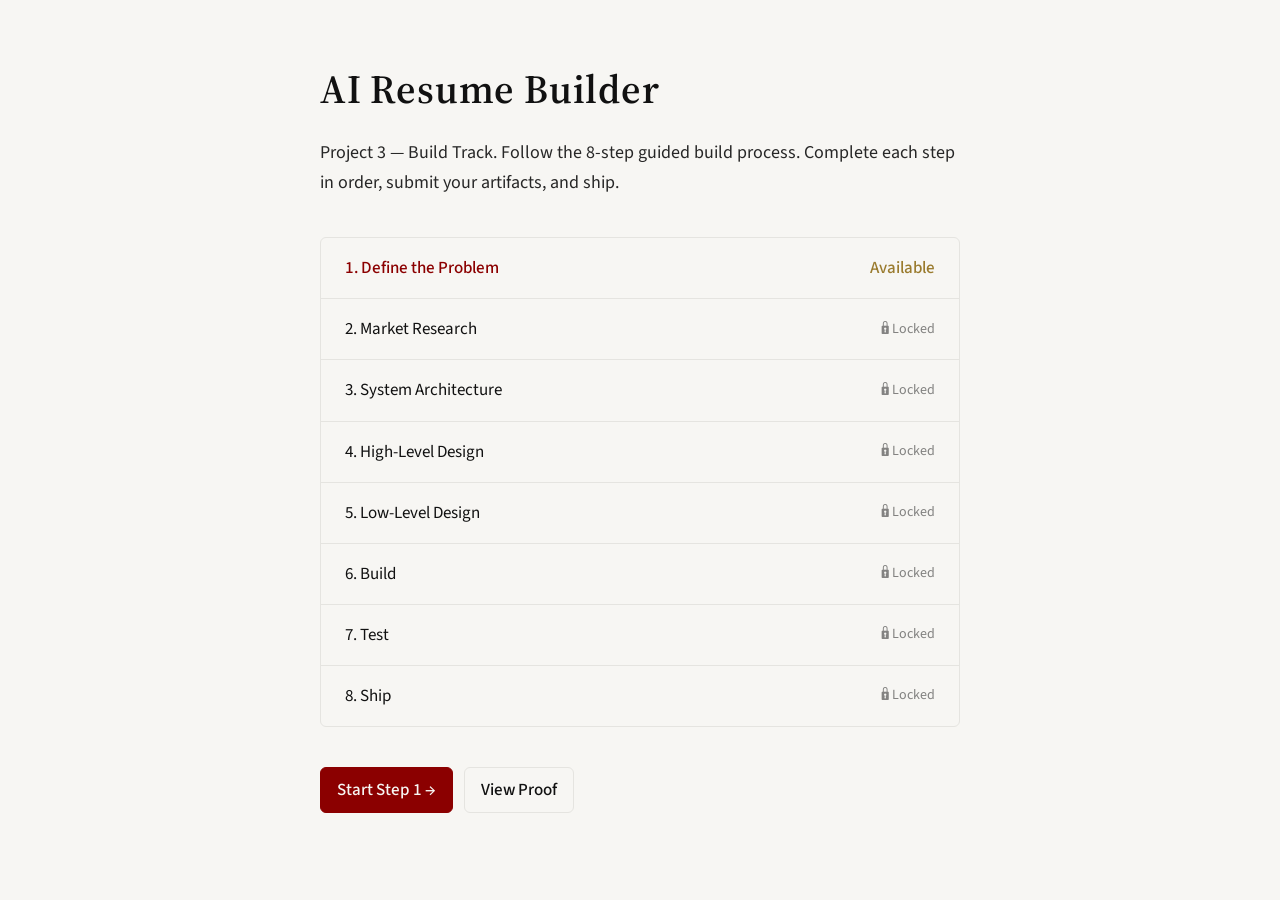
==== design-system/index.html @ 215bcf1f "Initial commit: AI Resume Builder — Build Track (Project 3) Co-authored-by: Cursor <cursoragent@curs" ====
<!DOCTYPE html>
<html lang="en">
<head>
  <meta charset="UTF-8">
  <meta name="viewport" content="width=device-width, initial-scale=1.0">
  <title>AI Resume Builder — Build Track</title>
  <link rel="stylesheet" href="design-system.css">
  <link rel="stylesheet" href="app.css">
</head>
<body>

  <div class="rb-landing">
    <h1 class="rb-landing__headline">AI Resume Builder</h1>
    <p class="rb-landing__subtext">
      Project 3 — Build Track. Follow the 8-step guided build process.
      Complete each step in order, submit your artifacts, and ship.
    </p>

    <ul class="rb-landing__steps" id="landing-steps">
      <!-- Rendered by JS -->
    </ul>

    <div style="margin-top: var(--kn-space-3);">
      <a href="rb/01-problem.html" class="kn-btn kn-btn--primary" id="start-btn">Start Step 1 &rarr;</a>
      <a href="rb/proof.html" class="kn-btn kn-btn--secondary" style="margin-left: var(--kn-space-1);">View Proof</a>
    </div>
  </div>

  <script src="rb-engine.js"></script>
  <script>
    (function () {
      var RB = window.RBEngine;
      var list = document.getElementById('landing-steps');
      if (!list || !RB) return;

      var html = '';
      for (var i = 0; i < RB.TOTAL_STEPS; i++) {
        var meta = RB.STEP_META[i];
        var stepNum = meta.num;
        var accessible = RB.canAccessStep(stepNum);
        var complete = RB.isStepComplete(stepNum);

        html += '<li class="rb-landing__step">';
        html += '<span>';
        if (accessible) {
          html += '<a href="rb/' + meta.slug + '.html">' + stepNum + '. ' + meta.title + '</a>';
        } else {
          html += stepNum + '. ' + meta.title;
        }
        html += '</span>';

        if (complete) {
          html += '<span style="color:var(--kn-success);font-weight:500;">Completed</span>';
        } else if (accessible) {
          html += '<span style="color:var(--kn-warning);font-weight:500;">Available</span>';
        } else {
          html += '<span class="rb-landing__step-locked">&#128274; Locked</span>';
        }
        html += '</li>';
      }
      list.innerHTML = html;
    })();
  </script>
</body>
</html>
---- design-system/design-system.css ----
/**
 * KodNest Premium Build System
 * Single entry: import this file to use the full system.
 * Order: tokens → base → layout → components.
 */

@import "tokens.css";
@import "base.css";
@import "layout.css";
@import "components.css";
---- design-system/app.css ----
/**
 * AI Resume Builder — App styles (KodNest Premium Build System)
 * Project 3 step-page layout, build panel, proof page, gating states.
 */

/* ─── App shell ─── */
.rb-app {
  min-height: 100vh;
  display: flex;
  flex-direction: column;
}

/* ─── Step navigation (bottom of workspace) ─── */
.rb-step-nav {
  display: flex;
  justify-content: space-between;
  align-items: center;
  margin-top: var(--kn-space-4);
  padding-top: var(--kn-space-3);
  border-top: var(--kn-border-width) solid var(--kn-border);
}

.rb-step-nav__info {
  font-size: 0.875rem;
  color: var(--kn-text);
  opacity: 0.6;
}

/* ─── Build Panel (30% right) ─── */
.rb-panel-section {
  margin-bottom: var(--kn-space-3);
}

.rb-panel-section__title {
  font-family: var(--kn-font-sans);
  font-size: var(--kn-body-size);
  font-weight: 600;
  color: var(--kn-text);
  margin: 0 0 var(--kn-space-1);
}

.rb-panel-section__hint {
  font-size: 0.8125rem;
  color: var(--kn-text);
  opacity: 0.6;
  margin: 0 0 var(--kn-space-2);
}

.rb-prompt-textarea {
  width: 100%;
  min-height: 160px;
  padding: var(--kn-space-2);
  font-family: var(--kn-font-mono);
  font-size: 0.8125rem;
  line-height: 1.5;
  color: var(--kn-text);
  background: #fff;
  border: var(--kn-border-width) solid var(--kn-border);
  border-radius: var(--kn-radius);
  resize: vertical;
  transition: border-color var(--kn-transition);
}

.rb-prompt-textarea:focus {
  outline: none;
  border-color: var(--kn-border-focus);
}

.rb-panel-actions {
  display: flex;
  flex-wrap: wrap;
  gap: var(--kn-space-1);
  margin-top: var(--kn-space-2);
}

.rb-panel-actions .kn-btn {
  flex: 1;
  min-width: 0;
  text-align: center;
  font-size: 0.875rem;
}

/* ─── Feedback buttons ─── */
.rb-feedback {
  margin-top: var(--kn-space-3);
  padding-top: var(--kn-space-2);
  border-top: var(--kn-border-width) solid var(--kn-border);
}

.rb-feedback__title {
  font-size: 0.875rem;
  font-weight: 500;
  color: var(--kn-text);
  margin: 0 0 var(--kn-space-2);
}

.rb-feedback__buttons {
  display: flex;
  flex-direction: column;
  gap: var(--kn-space-1);
}

.rb-feedback__btn {
  display: flex;
  align-items: center;
  justify-content: center;
  gap: var(--kn-space-1);
  padding: var(--kn-space-1) var(--kn-space-2);
  font-family: var(--kn-font-sans);
  font-size: 0.875rem;
  font-weight: 500;
  border: var(--kn-border-width) solid var(--kn-border);
  border-radius: var(--kn-radius);
  background: var(--kn-background);
  color: var(--kn-text);
  cursor: pointer;
  transition: border-color var(--kn-transition), background var(--kn-transition);
}

.rb-feedback__btn:hover {
  border-color: var(--kn-text);
}

.rb-feedback__btn--success {
  border-color: var(--kn-success);
  color: var(--kn-success);
}

.rb-feedback__btn--success:hover {
  background: var(--kn-success);
  color: var(--kn-background);
}

.rb-feedback__btn--error {
  border-color: var(--kn-accent);
  color: var(--kn-accent);
}

.rb-feedback__btn--error:hover {
  background: var(--kn-accent);
  color: var(--kn-background);
}

.rb-feedback__btn--active {
  font-weight: 600;
}

.rb-feedback__btn--active.rb-feedback__btn--success {
  background: var(--kn-success);
  color: var(--kn-background);
}

.rb-feedback__btn--active.rb-feedback__btn--error {
  background: var(--kn-accent);
  color: var(--kn-background);
}

/* ─── Screenshot upload ─── */
.rb-screenshot {
  margin-top: var(--kn-space-2);
}

.rb-screenshot__input {
  display: none;
}

.rb-screenshot__label {
  display: inline-flex;
  align-items: center;
  gap: var(--kn-space-1);
  padding: var(--kn-space-1) var(--kn-space-2);
  font-family: var(--kn-font-sans);
  font-size: 0.875rem;
  font-weight: 500;
  border: var(--kn-border-width) dashed var(--kn-border);
  border-radius: var(--kn-radius);
  background: var(--kn-background);
  color: var(--kn-text);
  cursor: pointer;
  transition: border-color var(--kn-transition);
  width: 100%;
  justify-content: center;
}

.rb-screenshot__label:hover {
  border-color: var(--kn-text);
}

.rb-screenshot__name {
  font-size: 0.8125rem;
  color: var(--kn-text);
  opacity: 0.7;
  margin-top: var(--kn-space-1);
  word-break: break-all;
}

/* ─── Artifact status indicator ─── */
.rb-artifact-status {
  margin-top: var(--kn-space-2);
  padding: var(--kn-space-1) var(--kn-space-2);
  border-radius: var(--kn-radius);
  font-size: 0.8125rem;
  font-weight: 500;
  text-align: center;
}

.rb-artifact-status--done {
  background: rgba(90, 107, 82, 0.1);
  color: var(--kn-success);
  border: var(--kn-border-width) solid var(--kn-success);
}

.rb-artifact-status--pending {
  background: rgba(154, 123, 46, 0.1);
  color: var(--kn-warning);
  border: var(--kn-border-width) solid var(--kn-warning);
}

/* ─── Gating lock overlay ─── */
.rb-gated {
  position: relative;
}

.rb-gated__overlay {
  position: absolute;
  inset: 0;
  background: rgba(247, 246, 243, 0.92);
  display: flex;
  flex-direction: column;
  align-items: center;
  justify-content: center;
  z-index: 10;
  border-radius: var(--kn-radius);
}

.rb-gated__icon {
  font-size: 2rem;
  margin-bottom: var(--kn-space-2);
  opacity: 0.6;
}

.rb-gated__text {
  font-size: var(--kn-body-size);
  font-weight: 500;
  color: var(--kn-text);
  margin-bottom: var(--kn-space-1);
}

.rb-gated__hint {
  font-size: 0.875rem;
  color: var(--kn-text);
  opacity: 0.6;
}

/* ─── Workspace placeholder ─── */
.rb-workspace-content {
  max-width: var(--kn-body-max-width);
}

.rb-workspace-content p {
  font-size: var(--kn-body-size);
  line-height: var(--kn-body-line);
  color: var(--kn-text);
  opacity: 0.85;
  margin: 0 0 var(--kn-space-2);
}

/* ─── Proof page ─── */
.rb-proof {
  max-width: 800px;
  margin: 0 auto;
  padding: var(--kn-space-5) var(--kn-space-4);
}

.rb-proof__title {
  font-family: var(--kn-font-serif);
  font-size: var(--kn-heading-size);
  font-weight: 600;
  letter-spacing: var(--kn-letter-spacing-heading);
  margin: 0 0 var(--kn-space-4);
  color: var(--kn-text);
}

.rb-proof-section {
  margin-bottom: var(--kn-space-4);
}

.rb-proof-section__title {
  font-family: var(--kn-font-serif);
  font-size: var(--kn-heading-size-sm);
  font-weight: 600;
  margin: 0 0 var(--kn-space-2);
  color: var(--kn-text);
}

.rb-proof-steps {
  list-style: none;
  padding: 0;
  margin: 0;
  border: var(--kn-border-width) solid var(--kn-border);
  border-radius: var(--kn-radius);
}

.rb-proof-step {
  display: flex;
  justify-content: space-between;
  align-items: center;
  padding: var(--kn-space-2) var(--kn-space-3);
  border-bottom: var(--kn-border-width) solid var(--kn-border);
  font-size: var(--kn-body-size);
}

.rb-proof-step:last-child {
  border-bottom: none;
}

.rb-proof-step__name {
  color: var(--kn-text);
}

.rb-proof-step__status {
  font-weight: 500;
  color: var(--kn-text);
  opacity: 0.75;
}

.rb-proof-step__status--done {
  color: var(--kn-success);
  opacity: 1;
}

.rb-proof-artifacts {
  margin-top: var(--kn-space-2);
}

.rb-proof-artifacts .form-group {
  margin-bottom: var(--kn-space-3);
}

.rb-proof-artifacts .form-label {
  display: block;
  font-size: var(--kn-body-size);
  font-weight: 500;
  color: var(--kn-text);
  margin-bottom: var(--kn-space-1);
}

.rb-proof-artifacts .form-hint {
  font-size: 0.875rem;
  color: var(--kn-accent);
  margin-top: var(--kn-space-1);
}

.rb-proof-actions {
  margin-top: var(--kn-space-4);
  display: flex;
  gap: var(--kn-space-2);
  flex-wrap: wrap;
}

/* ─── Landing page ─── */
.rb-landing {
  max-width: var(--kn-body-max-width);
  margin: 0 auto;
  padding: var(--kn-space-5) var(--kn-space-4);
}

.rb-landing__headline {
  font-family: var(--kn-font-serif);
  font-size: clamp(1.75rem, 4vw, 2.5rem);
  font-weight: 600;
  letter-spacing: var(--kn-letter-spacing-heading);
  line-height: 1.25;
  margin: 0 0 var(--kn-space-3);
  color: var(--kn-text);
}

.rb-landing__subtext {
  font-size: var(--kn-body-size-lg);
  line-height: var(--kn-body-line);
  color: var(--kn-text);
  opacity: 0.9;
  margin: 0 0 var(--kn-space-4);
}

.rb-landing__steps {
  list-style: none;
  padding: 0;
  margin: 0 0 var(--kn-space-4);
  border: var(--kn-border-width) solid var(--kn-border);
  border-radius: var(--kn-radius);
}

.rb-landing__step {
  display: flex;
  justify-content: space-between;
  align-items: center;
  padding: var(--kn-space-2) var(--kn-space-3);
  border-bottom: var(--kn-border-width) solid var(--kn-border);
  font-size: var(--kn-body-size);
  color: var(--kn-text);
}

.rb-landing__step:last-child {
  border-bottom: none;
}

.rb-landing__step a {
  color: var(--kn-accent);
  text-decoration: none;
  font-weight: 500;
}

.rb-landing__step a:hover {
  text-decoration: underline;
}

.rb-landing__step-locked {
  opacity: 0.5;
  font-size: 0.875rem;
}

/* ─── Proof footer (persistent, compact) ─── */
.rb-proof-footer-bar {
  display: flex;
  flex-wrap: wrap;
  gap: var(--kn-space-2);
  align-items: center;
}

.rb-proof-footer-item {
  display: inline-flex;
  align-items: center;
  gap: 4px;
  font-size: 0.8125rem;
  color: var(--kn-text);
  opacity: 0.7;
}

.rb-proof-footer-item--done {
  opacity: 1;
  color: var(--kn-success);
  font-weight: 500;
}

/* ─── Mobile responsive ─── */
@media (max-width: 768px) {
  .kn-main {
    flex-direction: column;
  }

  .kn-workspace {
    flex: 1 1 auto;
    border-right: none;
    border-bottom: var(--kn-border-width) solid var(--kn-border);
  }

  .kn-panel {
    flex: 1 1 auto;
    min-width: 0;
  }

  .kn-top-bar {
    padding: var(--kn-space-1) var(--kn-space-2);
    font-size: 0.875rem;
  }

  .kn-top-bar__progress {
    display: none;
  }

  .rb-proof {
    padding: var(--kn-space-4) var(--kn-space-2);
  }
}
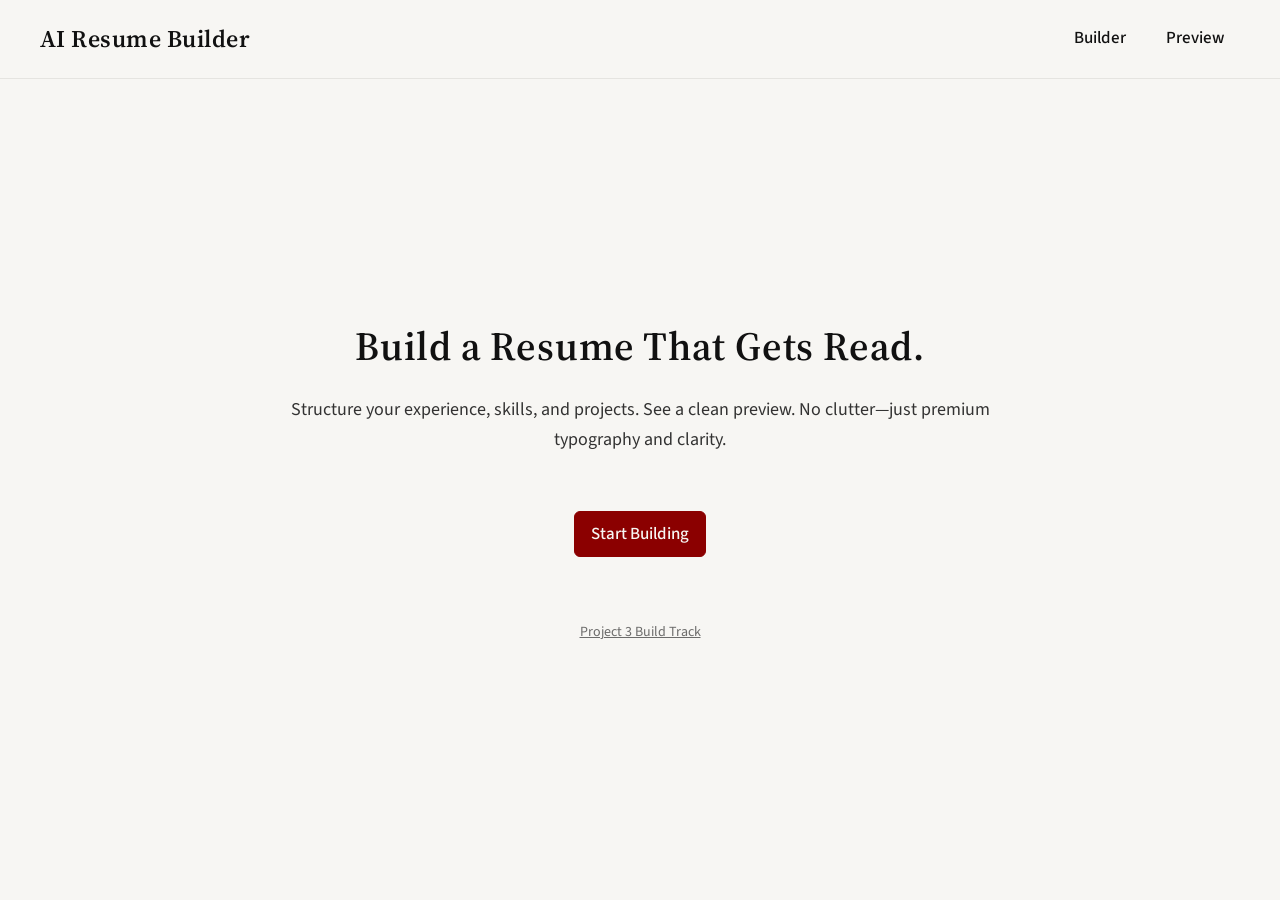
==== commit c42ca89c: "Remove Proof page from main app: delete proof.html, drop Proof from nav, remove /proof Vercel route " ====
--- a/design-system/index.html
+++ b/design-system/index.html
@@ -3,63 +3,31 @@
 <head>
   <meta charset="UTF-8">
   <meta name="viewport" content="width=device-width, initial-scale=1.0">
-  <title>AI Resume Builder — Build Track</title>
+  <title>AI Resume Builder</title>
   <link rel="stylesheet" href="design-system.css">
   <link rel="stylesheet" href="app.css">
+  <link rel="stylesheet" href="resume-app.css">
 </head>
-<body>
+<body class="resume-app">
 
-  <div class="rb-landing">
-    <h1 class="rb-landing__headline">AI Resume Builder</h1>
-    <p class="rb-landing__subtext">
-      Project 3 — Build Track. Follow the 8-step guided build process.
-      Complete each step in order, submit your artifacts, and ship.
+  <nav class="resume-nav" role="navigation">
+    <a href="index.html" class="resume-nav__brand">AI Resume Builder</a>
+    <ul class="resume-nav__links">
+      <li><a href="builder.html">Builder</a></li>
+      <li><a href="preview.html">Preview</a></li>
+    </ul>
+  </nav>
+
+  <main class="resume-home">
+    <h1 class="resume-home__headline">Build a Resume That Gets Read.</h1>
+    <p class="resume-home__sub">Structure your experience, skills, and projects. See a clean preview. No clutter—just premium typography and clarity.</p>
+    <div class="resume-home__cta">
+      <a href="builder.html" class="kn-btn kn-btn--primary">Start Building</a>
+    </div>
+    <p class="resume-home__footer">
+      <a href="rb/01-problem.html">Project 3 Build Track</a>
     </p>
+  </main>
 
-    <ul class="rb-landing__steps" id="landing-steps">
-      <!-- Rendered by JS -->
-    </ul>
-
-    <div style="margin-top: var(--kn-space-3);">
-      <a href="rb/01-problem.html" class="kn-btn kn-btn--primary" id="start-btn">Start Step 1 &rarr;</a>
-      <a href="rb/proof.html" class="kn-btn kn-btn--secondary" style="margin-left: var(--kn-space-1);">View Proof</a>
-    </div>
-  </div>
-
-  <script src="rb-engine.js"></script>
-  <script>
-    (function () {
-      var RB = window.RBEngine;
-      var list = document.getElementById('landing-steps');
-      if (!list || !RB) return;
-
-      var html = '';
-      for (var i = 0; i < RB.TOTAL_STEPS; i++) {
-        var meta = RB.STEP_META[i];
-        var stepNum = meta.num;
-        var accessible = RB.canAccessStep(stepNum);
-        var complete = RB.isStepComplete(stepNum);
-
-        html += '<li class="rb-landing__step">';
-        html += '<span>';
-        if (accessible) {
-          html += '<a href="rb/' + meta.slug + '.html">' + stepNum + '. ' + meta.title + '</a>';
-        } else {
-          html += stepNum + '. ' + meta.title;
-        }
-        html += '</span>';
-
-        if (complete) {
-          html += '<span style="color:var(--kn-success);font-weight:500;">Completed</span>';
-        } else if (accessible) {
-          html += '<span style="color:var(--kn-warning);font-weight:500;">Available</span>';
-        } else {
-          html += '<span class="rb-landing__step-locked">&#128274; Locked</span>';
-        }
-        html += '</li>';
-      }
-      list.innerHTML = html;
-    })();
-  </script>
 </body>
 </html>
--- a/design-system/app.css
+++ b/design-system/app.css
@@ -293,6 +293,26 @@
   color: var(--kn-text);
 }
 
+.rb-proof-section__hint {
+  font-size: 0.875rem;
+  color: var(--kn-text);
+  opacity: 0.8;
+  margin: -0.5rem 0 var(--kn-space-2);
+}
+
+.rb-proof__header {
+  display: flex;
+  flex-wrap: wrap;
+  align-items: center;
+  justify-content: space-between;
+  gap: var(--kn-space-2);
+  margin-bottom: var(--kn-space-4);
+}
+
+.rb-proof__badge-wrap {
+  margin: 0;
+}
+
 .rb-proof-steps {
   list-style: none;
   padding: 0;
@@ -356,6 +376,54 @@
   display: flex;
   gap: var(--kn-space-2);
   flex-wrap: wrap;
+}
+
+.rb-proof-shipped {
+  margin-top: var(--kn-space-4);
+  padding: var(--kn-space-4);
+  text-align: center;
+  background: var(--kn-surface);
+  border-radius: var(--kn-radius);
+  border: 1px solid var(--kn-border);
+}
+
+.rb-proof-shipped__text {
+  margin: 0;
+  font-size: 1.125rem;
+  font-weight: 500;
+  color: var(--kn-text);
+  letter-spacing: 0.02em;
+}
+
+.rb-proof-verify {
+  margin-top: var(--kn-space-4);
+  padding: var(--kn-space-2);
+  border: 1px solid var(--kn-border);
+  border-radius: var(--kn-radius);
+  background: var(--kn-surface);
+}
+
+.rb-proof-verify__summary {
+  font-weight: 600;
+  cursor: pointer;
+  color: var(--kn-text);
+  font-size: 0.875rem;
+}
+
+.rb-proof-verify__list {
+  margin: var(--kn-space-2) 0 0;
+  padding-left: 1.25rem;
+  font-size: 0.8125rem;
+  color: var(--kn-text);
+  opacity: 0.9;
+  line-height: 1.6;
+}
+
+.rb-proof-verify__list code {
+  font-size: 0.75em;
+  padding: 1px 4px;
+  background: var(--kn-background);
+  border-radius: 2px;
 }
 
 /* ─── Landing page ─── */
--- a/design-system/resume-app.css
+++ b/design-system/resume-app.css
@@ -0,0 +1,1354 @@
+/**
+ * AI Resume Builder — Resume App (KodNest Premium)
+ * Nav, Home, Builder form + preview, Preview page, Proof placeholder.
+ */
+
+/* ─── App shell ─── */
+.resume-app {
+  min-height: 100vh;
+  display: flex;
+  flex-direction: column;
+  background: var(--kn-background);
+}
+
+/* ─── Top nav ─── */
+.resume-nav {
+  display: flex;
+  align-items: center;
+  justify-content: space-between;
+  padding: var(--kn-space-2) var(--kn-space-4);
+  border-bottom: var(--kn-border-width) solid var(--kn-border);
+  background: var(--kn-background);
+}
+
+.resume-nav__brand {
+  font-family: var(--kn-font-serif);
+  font-size: var(--kn-heading-size-sm);
+  font-weight: 600;
+  color: var(--kn-text);
+  text-decoration: none;
+  letter-spacing: var(--kn-letter-spacing-heading);
+}
+
+.resume-nav__brand:hover {
+  color: var(--kn-text);
+}
+
+.resume-nav__links {
+  display: flex;
+  align-items: center;
+  gap: var(--kn-space-1);
+  list-style: none;
+  margin: 0;
+  padding: 0;
+}
+
+.resume-nav__links a {
+  display: block;
+  padding: var(--kn-space-1) var(--kn-space-2);
+  font-family: var(--kn-font-sans);
+  font-size: var(--kn-body-size);
+  font-weight: 500;
+  color: var(--kn-text);
+  text-decoration: none;
+  border-bottom: 2px solid transparent;
+  transition: border-color var(--kn-transition), color var(--kn-transition);
+}
+
+.resume-nav__links a:hover {
+  color: var(--kn-accent);
+}
+
+.resume-nav__links a.is-active {
+  color: var(--kn-accent);
+  border-bottom-color: var(--kn-accent);
+}
+
+/* ─── Home hero ─── */
+.resume-home {
+  flex: 1;
+  display: flex;
+  flex-direction: column;
+  align-items: center;
+  justify-content: center;
+  padding: var(--kn-space-5) var(--kn-space-4);
+  text-align: center;
+}
+
+.resume-home__headline {
+  font-family: var(--kn-font-serif);
+  font-size: clamp(1.75rem, 4vw, 2.5rem);
+  font-weight: 600;
+  letter-spacing: var(--kn-letter-spacing-heading);
+  line-height: 1.25;
+  margin: 0 0 var(--kn-space-3);
+  color: var(--kn-text);
+  max-width: var(--kn-body-max-width);
+}
+
+.resume-home__sub {
+  font-size: var(--kn-body-size-lg);
+  color: var(--kn-text);
+  opacity: 0.85;
+  margin: 0 0 var(--kn-space-4);
+  max-width: var(--kn-body-max-width);
+  line-height: var(--kn-body-line);
+}
+
+.resume-home__cta {
+  margin-top: var(--kn-space-2);
+}
+
+.resume-home__footer {
+  margin-top: var(--kn-space-5);
+  font-size: 0.875rem;
+  color: var(--kn-text);
+  opacity: 0.6;
+}
+
+.resume-home__footer a {
+  color: var(--kn-text);
+  text-decoration: underline;
+}
+
+.resume-home__footer a:hover {
+  color: var(--kn-accent);
+}
+
+/* ─── Builder: two-column layout ─── */
+.resume-builder {
+  flex: 1;
+  display: flex;
+  min-height: calc(100vh - 60px);
+}
+
+.resume-builder__form {
+  flex: 0 1 50%;
+  padding: var(--kn-space-4);
+  overflow-y: auto;
+  border-right: var(--kn-border-width) solid var(--kn-border);
+}
+
+.resume-builder__preview {
+  flex: 0 0 50%;
+  min-width: 320px;
+  padding: var(--kn-space-4);
+  background: #fff;
+  overflow-y: auto;
+}
+
+@media (max-width: 900px) {
+  .resume-builder {
+    flex-direction: column;
+  }
+
+  .resume-builder__form {
+    border-right: none;
+    border-bottom: var(--kn-border-width) solid var(--kn-border);
+  }
+
+  .resume-builder__preview {
+    min-height: 400px;
+  }
+}
+
+/* ─── Form sections ─── */
+.resume-form-section {
+  margin-bottom: var(--kn-space-4);
+}
+
+.resume-form-section__title {
+  font-family: var(--kn-font-serif);
+  font-size: var(--kn-heading-size-sm);
+  font-weight: 600;
+  color: var(--kn-text);
+  margin: 0 0 var(--kn-space-2);
+  padding-bottom: var(--kn-space-1);
+  border-bottom: var(--kn-border-width) solid var(--kn-border);
+}
+
+.resume-form-row {
+  display: grid;
+  grid-template-columns: 1fr 1fr;
+  gap: var(--kn-space-2);
+  margin-bottom: var(--kn-space-2);
+}
+
+.resume-form-row .kn-input {
+  margin-bottom: 0;
+}
+
+.resume-form-row--single {
+  grid-template-columns: 1fr;
+}
+
+.resume-form-actions {
+  display: flex;
+  flex-wrap: wrap;
+  gap: var(--kn-space-1);
+  margin-top: var(--kn-space-2);
+}
+
+.resume-form-actions .kn-btn {
+  font-size: 0.875rem;
+}
+
+textarea.kn-input {
+  min-height: 100px;
+  resize: vertical;
+  font-family: var(--kn-font-sans);
+}
+
+/* Repeatable entries ─── */
+.resume-entries {
+  list-style: none;
+  padding: 0;
+  margin: 0;
+}
+
+.resume-entry {
+  padding: var(--kn-space-2);
+  margin-bottom: var(--kn-space-2);
+  border: var(--kn-border-width) solid var(--kn-border);
+  border-radius: var(--kn-radius);
+  background: var(--kn-background);
+}
+
+.resume-entry__row {
+  display: grid;
+  grid-template-columns: 1fr 1fr;
+  gap: var(--kn-space-2);
+  margin-bottom: var(--kn-space-1);
+}
+
+.resume-entry__row--full {
+  grid-template-columns: 1fr;
+}
+
+.resume-entry__actions {
+  margin-top: var(--kn-space-1);
+}
+
+.resume-entry__actions .kn-btn {
+  font-size: 0.8125rem;
+  padding: 4px var(--kn-space-1);
+}
+
+/* ─── Live preview panel (builder right) ─── */
+#live-preview-wrap {
+  --resume-accent: hsl(168, 60%, 40%);
+}
+
+.resume-live-preview {
+  font-family: var(--kn-font-sans);
+  font-size: 0.875rem;
+  color: var(--kn-text);
+  max-width: 480px;
+  margin: 0 auto;
+}
+
+.resume-live-preview--modern {
+  max-width: none;
+  display: grid;
+  grid-template-columns: 36% 1fr;
+  gap: 0;
+  min-height: 200px;
+}
+
+.resume-live-preview__sidebar {
+  background: var(--resume-accent);
+  color: #fff;
+  padding: var(--kn-space-3);
+}
+
+.resume-live-preview__sidebar .resume-live-preview__section-title {
+  border-bottom-color: rgba(255,255,255,0.4);
+  color: #fff;
+}
+
+.resume-live-preview__sidebar .resume-live-preview__name,
+.resume-live-preview__sidebar .resume-live-preview__contact,
+.resume-live-preview__sidebar .resume-live-preview__section-body {
+  color: rgba(255,255,255,0.95);
+}
+
+.resume-live-preview__sidebar .resume-live-preview__skill-group-label,
+.resume-live-preview__sidebar .resume-live-preview__pill {
+  color: #fff;
+  border-color: rgba(255,255,255,0.5);
+  background: rgba(255,255,255,0.15);
+}
+
+.resume-live-preview__main {
+  padding: var(--kn-space-3);
+}
+
+.resume-live-preview__name {
+  font-family: var(--kn-font-serif);
+  font-size: 1.5rem;
+  font-weight: 600;
+  margin: 0 0 var(--kn-space-1);
+  color: var(--kn-text);
+}
+
+.resume-live-preview__contact {
+  font-size: 0.8125rem;
+  opacity: 0.85;
+  margin: 0 0 var(--kn-space-3);
+  line-height: 1.5;
+}
+
+.resume-live-preview__section {
+  margin-bottom: var(--kn-space-3);
+}
+
+.resume-live-preview__section-title {
+  font-family: var(--kn-font-serif);
+  font-size: 1rem;
+  font-weight: 600;
+  margin: 0 0 var(--kn-space-1);
+  padding-bottom: 2px;
+  border-bottom: 1px solid var(--resume-accent, var(--kn-border));
+  color: var(--kn-text);
+}
+
+.resume-live-preview__section-body {
+  font-size: 0.8125rem;
+  line-height: 1.5;
+  color: var(--kn-text);
+  opacity: 0.9;
+}
+
+.resume-live-preview__item {
+  margin-bottom: var(--kn-space-2);
+}
+
+.resume-live-preview__item-title {
+  font-weight: 600;
+  margin: 0 0 2px;
+}
+
+.resume-live-preview__item-meta {
+  font-size: 0.75rem;
+  opacity: 0.75;
+  margin: 0 0 4px;
+}
+
+.resume-live-preview__item-desc {
+  margin: 0;
+  font-size: 0.8125rem;
+}
+
+.resume-live-preview__placeholder {
+  color: var(--kn-text);
+  opacity: 0.4;
+  font-style: italic;
+}
+
+.resume-live-preview__card {
+  margin-bottom: var(--kn-space-2);
+  padding: var(--kn-space-2);
+  border: var(--kn-border-width) solid var(--kn-border);
+  border-radius: var(--kn-radius);
+  background: var(--kn-background);
+}
+
+.resume-live-preview__pills {
+  display: flex;
+  flex-wrap: wrap;
+  gap: var(--kn-space-1);
+  margin-top: var(--kn-space-1);
+}
+
+.resume-live-preview__pill {
+  display: inline-block;
+  padding: 2px var(--kn-space-1);
+  font-size: 0.75rem;
+  font-weight: 500;
+  border-radius: var(--kn-radius);
+  border: var(--kn-border-width) solid var(--kn-border);
+  background: var(--kn-background);
+  color: var(--kn-text);
+}
+
+.resume-live-preview__skill-group {
+  margin-bottom: var(--kn-space-2);
+}
+
+.resume-live-preview__skill-group-label {
+  display: block;
+  font-size: 0.75rem;
+  font-weight: 600;
+  color: var(--kn-text);
+  margin-bottom: var(--kn-space-1);
+}
+
+.resume-live-preview__links {
+  margin-top: var(--kn-space-1);
+  display: flex;
+  gap: var(--kn-space-1);
+}
+
+.resume-live-preview__link-icon {
+  font-size: 0.875rem;
+  color: var(--kn-text);
+  opacity: 0.8;
+  text-decoration: none;
+}
+
+/* ─── Skills form: groups, tag input, pills ─── */
+.skill-group {
+  margin-bottom: var(--kn-space-3);
+}
+
+.skill-group__label {
+  display: block;
+  font-size: var(--kn-body-size);
+  font-weight: 600;
+  color: var(--kn-text);
+  margin-bottom: var(--kn-space-1);
+}
+
+.skill-tag-row {
+  margin-bottom: var(--kn-space-1);
+}
+
+.skill-tag-input {
+  font-size: 0.875rem;
+}
+
+.skill-pills {
+  display: flex;
+  flex-wrap: wrap;
+  gap: var(--kn-space-1);
+  min-height: 24px;
+}
+
+.skill-pill {
+  display: inline-flex;
+  align-items: center;
+  gap: 2px;
+  padding: 2px var(--kn-space-1);
+  font-size: 0.8125rem;
+  font-weight: 500;
+  border-radius: var(--kn-radius);
+  border: var(--kn-border-width) solid var(--kn-border);
+  background: var(--kn-background);
+  color: var(--kn-text);
+}
+
+.skill-pill-remove {
+  padding: 0 2px;
+  font-size: 1rem;
+  line-height: 1;
+  background: none;
+  border: none;
+  color: var(--kn-text);
+  cursor: pointer;
+  opacity: 0.7;
+}
+
+.skill-pill-remove:hover {
+  opacity: 1;
+  color: var(--kn-accent);
+}
+
+/* ─── Project accordion ─── */
+.project-accordion {
+  margin-bottom: var(--kn-space-2);
+  border: var(--kn-border-width) solid var(--kn-border);
+  border-radius: var(--kn-radius);
+  background: var(--kn-background);
+}
+
+.project-accordion__details {
+  padding: 0;
+}
+
+.project-accordion__header {
+  padding: var(--kn-space-2) var(--kn-space-3);
+  font-weight: 600;
+  font-size: var(--kn-body-size);
+  color: var(--kn-text);
+  cursor: pointer;
+  list-style: none;
+}
+
+.project-accordion__header::-webkit-details-marker {
+  display: none;
+}
+
+.project-accordion__header::before {
+  content: "▸ ";
+  display: inline-block;
+  width: 1em;
+}
+
+.project-accordion__details[open] .project-accordion__header::before {
+  content: "▾ ";
+}
+
+.project-accordion__body {
+  padding: 0 var(--kn-space-3) var(--kn-space-3);
+  border-top: var(--kn-border-width) solid var(--kn-border);
+}
+
+.project-accordion__body .resume-entry__row {
+  margin-bottom: var(--kn-space-2);
+}
+
+.project-accordion__body .skill-pills {
+  margin-top: var(--kn-space-1);
+}
+
+.desc-char-count {
+  font-size: 0.75rem;
+  color: var(--kn-text);
+  opacity: 0.7;
+  margin-left: var(--kn-space-1);
+}
+
+/* ─── Preview page (full resume, B&W) ─── */
+.resume-preview-page {
+  flex: 1;
+  padding: var(--kn-space-5) var(--kn-space-4);
+  background: #fff;
+}
+
+#preview-content {
+  --resume-accent: hsl(168, 60%, 40%);
+}
+
+.resume-preview-page__inner {
+  max-width: 720px;
+  margin: 0 auto;
+  font-family: var(--kn-font-sans);
+  color: #111;
+  font-size: 11pt;
+  line-height: 1.5;
+}
+
+.resume-preview-page__inner--modern {
+  max-width: none;
+  display: grid;
+  grid-template-columns: 36% 1fr;
+  gap: 0;
+}
+
+.resume-preview-page__sidebar {
+  background: var(--resume-accent);
+  color: #fff;
+  padding: var(--kn-space-4);
+}
+
+.resume-preview-page__sidebar .resume-preview-page__section-title {
+  border-bottom-color: rgba(255,255,255,0.4);
+  color: #fff;
+}
+
+.resume-preview-page__sidebar .resume-preview-page__name,
+.resume-preview-page__sidebar .resume-preview-page__contact,
+.resume-preview-page__sidebar .resume-preview-page__section-body {
+  color: rgba(255,255,255,0.95);
+}
+
+.resume-preview-page__sidebar .resume-preview-page__skill-group-label,
+.resume-preview-page__sidebar .resume-preview-page__pill {
+  color: #fff;
+  border-color: rgba(255,255,255,0.5);
+  background: rgba(255,255,255,0.15);
+}
+
+.resume-preview-page__main {
+  padding: var(--kn-space-4);
+}
+
+.resume-preview-page__name {
+  font-family: var(--kn-font-serif);
+  font-size: 1.75rem;
+  font-weight: 600;
+  margin: 0 0 var(--kn-space-1);
+  color: #111;
+  letter-spacing: 0.02em;
+}
+
+.resume-preview-page__contact {
+  font-size: 10pt;
+  color: #333;
+  margin: 0 0 var(--kn-space-4);
+}
+
+.resume-preview-page__section {
+  margin-bottom: var(--kn-space-3);
+}
+
+.resume-preview-page__section-title {
+  font-family: var(--kn-font-serif);
+  font-size: 1rem;
+  font-weight: 600;
+  margin: 0 0 var(--kn-space-2);
+  padding-bottom: 2px;
+  border-bottom: 1px solid var(--resume-accent, #111);
+  color: #111;
+  text-transform: uppercase;
+  letter-spacing: 0.04em;
+}
+
+.resume-preview-page__section-body {
+  color: #111;
+}
+
+.resume-preview-page__item {
+  margin-bottom: var(--kn-space-2);
+}
+
+.resume-preview-page__item-title {
+  font-weight: 600;
+  margin: 0 0 2px;
+  color: #111;
+}
+
+.resume-preview-page__item-meta {
+  font-size: 9pt;
+  color: #555;
+  margin: 0 0 4px;
+}
+
+.resume-preview-page__item-desc {
+  margin: 0;
+  font-size: 10pt;
+  color: #333;
+}
+
+.resume-preview-page__card {
+  margin-bottom: var(--kn-space-2);
+  padding: var(--kn-space-2);
+  border: 1px solid #ddd;
+  border-radius: var(--kn-radius);
+  background: #fafafa;
+}
+
+.resume-preview-page__pills {
+  display: flex;
+  flex-wrap: wrap;
+  gap: 6px;
+  margin-top: 6px;
+}
+
+.resume-preview-page__pill {
+  display: inline-block;
+  padding: 2px 8px;
+  font-size: 9pt;
+  font-weight: 500;
+  border-radius: var(--kn-radius);
+  border: 1px solid #111;
+  background: #fff;
+  color: #111;
+}
+
+.resume-preview-page__skill-group {
+  margin-bottom: var(--kn-space-2);
+}
+
+.resume-preview-page__skill-group-label {
+  display: block;
+  font-size: 9pt;
+  font-weight: 600;
+  color: #111;
+  margin-bottom: 4px;
+}
+
+.resume-preview-page__links {
+  margin-top: 6px;
+  display: flex;
+  gap: 8px;
+}
+
+.resume-preview-page__link-icon {
+  font-size: 10pt;
+  color: #111;
+  text-decoration: none;
+}
+
+.resume-preview-page__link-icon:hover {
+  text-decoration: underline;
+}
+
+.resume-preview-page__empty {
+  text-align: center;
+  padding: var(--kn-space-5);
+  color: #666;
+  font-size: var(--kn-body-size);
+}
+
+.resume-preview-page__empty a {
+  color: var(--kn-accent);
+  text-decoration: none;
+}
+
+.resume-preview-page__empty a:hover {
+  text-decoration: underline;
+}
+
+/* ─── Preview export actions (screen only) ─── */
+.preview-export-actions {
+  display: flex;
+  flex-wrap: wrap;
+  align-items: center;
+  gap: var(--kn-space-2);
+  margin-bottom: var(--kn-space-3);
+}
+
+.preview-export-actions .kn-btn {
+  font-size: 0.875rem;
+}
+
+.preview-export-warning {
+  width: 100%;
+  margin: var(--kn-space-1) 0 0;
+  font-size: 0.875rem;
+  color: var(--kn-text);
+  opacity: 0.85;
+}
+
+.template-picker--preview,
+.color-theme-picker--preview {
+  margin-bottom: var(--kn-space-2);
+}
+
+.toast {
+  position: fixed;
+  bottom: var(--kn-space-4);
+  left: 50%;
+  transform: translateX(-50%);
+  padding: var(--kn-space-2) var(--kn-space-4);
+  background: var(--kn-text);
+  color: #fff;
+  font-size: 0.875rem;
+  font-weight: 500;
+  border-radius: var(--kn-radius);
+  box-shadow: 0 4px 12px rgba(0,0,0,0.2);
+  z-index: 1000;
+  transition: opacity 0.2s;
+}
+
+.toast[hidden] {
+  display: none;
+}
+
+/* ─── Layout precision: no overlap, consistent spacing, no overflow ─── */
+.resume-preview-page__inner {
+  overflow-wrap: break-word;
+  word-wrap: break-word;
+}
+
+.resume-preview-page__section {
+  break-inside: avoid;
+}
+
+.resume-preview-page__item {
+  break-inside: avoid;
+}
+
+.resume-preview-page__item-desc {
+  overflow-wrap: break-word;
+  word-wrap: break-word;
+  max-width: 100%;
+}
+
+/* ─── Proof placeholder ─── */
+.resume-proof-page {
+  flex: 1;
+  padding: var(--kn-space-5) var(--kn-space-4);
+}
+
+.resume-proof-page__inner {
+  max-width: var(--kn-body-max-width);
+  margin: 0 auto;
+}
+
+.resume-proof-page__title {
+  font-family: var(--kn-font-serif);
+  font-size: var(--kn-heading-size);
+  font-weight: 600;
+  margin: 0 0 var(--kn-space-2);
+  color: var(--kn-text);
+}
+
+.resume-proof-page__text {
+  font-size: var(--kn-body-size);
+  color: var(--kn-text);
+  opacity: 0.85;
+  line-height: var(--kn-body-line);
+  margin: 0;
+}
+
+/* ─── Template picker (thumbnails) ─── */
+.template-picker {
+  display: flex;
+  gap: var(--kn-space-2);
+  margin-bottom: var(--kn-space-2);
+}
+
+.template-picker__thumb {
+  width: 120px;
+  flex-shrink: 0;
+  padding: var(--kn-space-1);
+  background: var(--kn-background);
+  border: 2px solid var(--kn-border);
+  border-radius: var(--kn-radius);
+  cursor: pointer;
+  transition: border-color var(--kn-transition), box-shadow var(--kn-transition);
+  position: relative;
+  display: flex;
+  flex-direction: column;
+  align-items: center;
+  gap: 4px;
+}
+
+.template-picker__thumb:hover {
+  border-color: var(--kn-accent);
+}
+
+.template-picker__thumb--active {
+  border-color: var(--kn-accent, #2563eb);
+  box-shadow: 0 0 0 1px var(--kn-accent, #2563eb);
+}
+
+.template-picker__thumb--active .template-picker__check {
+  opacity: 1;
+}
+
+.template-picker__check {
+  position: absolute;
+  top: 4px;
+  right: 4px;
+  width: 16px;
+  height: 16px;
+  border-radius: 50%;
+  background: var(--kn-accent, #2563eb);
+  color: #fff;
+  font-size: 10px;
+  font-weight: bold;
+  display: flex;
+  align-items: center;
+  justify-content: center;
+  opacity: 0;
+  line-height: 1;
+}
+
+.template-picker__sketch {
+  width: 100%;
+  height: 48px;
+  border-radius: 2px;
+  background: var(--kn-surface);
+}
+
+.template-picker__thumb--classic .template-picker__sketch {
+  display: flex;
+  flex-direction: column;
+  gap: 2px;
+  padding: 4px;
+}
+
+.template-picker__thumb--classic .template-picker__sketch::before,
+.template-picker__thumb--classic .template-picker__sketch::after {
+  content: "";
+  display: block;
+  height: 6px;
+  background: var(--kn-text);
+  opacity: 0.3;
+  border-radius: 1px;
+}
+
+.template-picker__thumb--classic .template-picker__sketch::after {
+  height: 2px;
+  background: var(--kn-border);
+  margin-top: 2px;
+}
+
+.template-picker__thumb--modern .template-picker__sketch {
+  display: grid;
+  grid-template-columns: 35% 1fr;
+  gap: 2px;
+  padding: 4px;
+}
+
+.template-picker__thumb--modern .template-picker__sketch::before {
+  content: "";
+  background: var(--kn-accent, #0d9488);
+  opacity: 0.8;
+  border-radius: 2px;
+  grid-column: 1;
+}
+
+.template-picker__thumb--modern .template-picker__sketch::after {
+  content: "";
+  grid-column: 2;
+  background: var(--kn-surface);
+  border: 1px solid var(--kn-border);
+  border-radius: 2px;
+}
+
+.template-picker__thumb--minimal .template-picker__sketch {
+  padding: 8px;
+  background: transparent;
+  border: 1px dashed var(--kn-border);
+}
+
+.template-picker__thumb--minimal .template-picker__sketch::before {
+  content: "";
+  display: block;
+  height: 4px;
+  background: var(--kn-text);
+  opacity: 0.2;
+  border-radius: 1px;
+  margin-bottom: 6px;
+}
+
+.template-picker__label {
+  font-size: 0.6875rem;
+  font-weight: 600;
+  color: var(--kn-text);
+  text-transform: uppercase;
+  letter-spacing: 0.02em;
+}
+
+/* ─── Color theme picker ─── */
+.color-theme-picker {
+  display: flex;
+  gap: var(--kn-space-2);
+  margin-bottom: var(--kn-space-2);
+  align-items: center;
+}
+
+.color-theme-picker__swatch {
+  width: 28px;
+  height: 28px;
+  border-radius: 50%;
+  border: 2px solid transparent;
+  cursor: pointer;
+  padding: 0;
+  transition: transform var(--kn-transition), box-shadow var(--kn-transition);
+  position: relative;
+}
+
+.color-theme-picker__swatch:hover {
+  transform: scale(1.1);
+}
+
+.color-theme-picker__swatch--active {
+  border-color: var(--kn-text);
+  box-shadow: 0 0 0 1px var(--kn-text);
+}
+
+.color-theme-picker__swatch .color-theme-picker__check {
+  position: absolute;
+  inset: 0;
+  display: flex;
+  align-items: center;
+  justify-content: center;
+  color: #fff;
+  font-size: 12px;
+  font-weight: bold;
+  text-shadow: 0 0 1px rgba(0,0,0,0.5);
+  opacity: 0;
+}
+
+.color-theme-picker__swatch--active .color-theme-picker__check {
+  opacity: 1;
+}
+
+/* ─── Template variants (layout only; B&W) ─── */
+#live-preview-wrap[data-template="classic"] .resume-live-preview,
+#preview-content[data-template="classic"] .resume-preview-page__inner {
+  /* default: already defined */
+}
+
+#live-preview-wrap[data-template="modern"] .resume-live-preview__section-title,
+#preview-content[data-template="modern"] .resume-preview-page__section-title {
+  text-transform: uppercase;
+  letter-spacing: 0.06em;
+  font-size: 0.75rem;
+}
+
+#live-preview-wrap[data-template="modern"] .resume-live-preview__name,
+#preview-content[data-template="modern"] .resume-preview-page__name {
+  font-size: 1.35rem;
+}
+
+#live-preview-wrap[data-template="minimal"] .resume-live-preview,
+#preview-content[data-template="minimal"] .resume-preview-page__inner {
+  font-size: 0.8125rem;
+}
+
+#live-preview-wrap[data-template="minimal"] .resume-live-preview__section,
+#preview-content[data-template="minimal"] .resume-preview-page__section {
+  margin-bottom: var(--kn-space-2);
+}
+
+#live-preview-wrap[data-template="minimal"] .resume-live-preview__section-title,
+#preview-content[data-template="minimal"] .resume-preview-page__section-title {
+  font-size: 0.875rem;
+  margin-bottom: var(--kn-space-1);
+  border-bottom: none;
+}
+
+#live-preview-wrap[data-template="minimal"] .resume-live-preview__name,
+#preview-content[data-template="minimal"] .resume-preview-page__name {
+  font-size: 1.25rem;
+}
+
+/* ─── Improvement panel ─── */
+.improvement-panel {
+  margin-bottom: var(--kn-space-4);
+  padding: var(--kn-space-3);
+  border: var(--kn-border-width) solid var(--kn-border);
+  border-radius: var(--kn-radius);
+  background: var(--kn-background);
+}
+
+.improvement-panel__title {
+  font-size: 0.875rem;
+  font-weight: 600;
+  color: var(--kn-text);
+  margin: 0 0 var(--kn-space-2);
+}
+
+.improvement-panel__list {
+  list-style: none;
+  padding: 0;
+  margin: 0;
+  font-size: 0.8125rem;
+  color: var(--kn-text);
+  opacity: 0.9;
+  line-height: 1.5;
+}
+
+.improvement-panel__item {
+  padding: var(--kn-space-1) 0;
+  padding-left: 1em;
+  position: relative;
+}
+
+.improvement-panel__item::before {
+  content: "·";
+  position: absolute;
+  left: 0;
+  color: var(--kn-text);
+  opacity: 0.7;
+}
+
+/* ─── Bullet guidance (inline, subtle) ─── */
+.bullet-guidance {
+  font-size: 0.75rem;
+  color: var(--kn-text);
+  opacity: 0;
+  margin-top: var(--kn-space-1);
+  min-height: 0;
+  transition: opacity var(--kn-transition);
+}
+
+.bullet-guidance--visible {
+  opacity: 0.7;
+}
+
+/* ─── ATS Score block (builder right column) ─── */
+.ats-block {
+  margin-bottom: var(--kn-space-4);
+  padding: var(--kn-space-3);
+  border: var(--kn-border-width) solid var(--kn-border);
+  border-radius: var(--kn-radius);
+  background: var(--kn-background);
+}
+
+.ats-score__label {
+  font-size: 0.875rem;
+  font-weight: 600;
+  color: var(--kn-text);
+  margin: 0 0 var(--kn-space-2);
+}
+
+.ats-score__meter-wrap {
+  height: 8px;
+  background: var(--kn-border);
+  border-radius: var(--kn-radius);
+  overflow: hidden;
+  margin-bottom: var(--kn-space-1);
+}
+
+.ats-score__meter {
+  height: 100%;
+  background: var(--kn-accent);
+  border-radius: var(--kn-radius);
+  transition: width var(--kn-transition);
+  min-width: 0;
+  max-width: 100%;
+}
+
+.ats-score__value {
+  font-size: 0.8125rem;
+  color: var(--kn-text);
+  opacity: 0.85;
+  margin: 0 0 var(--kn-space-2);
+}
+
+.ats-suggestions {
+  list-style: none;
+  padding: 0;
+  margin: 0;
+  font-size: 0.8125rem;
+  color: var(--kn-text);
+  opacity: 0.9;
+  line-height: 1.5;
+}
+
+.ats-suggestions__item {
+  padding: var(--kn-space-1) 0;
+  padding-left: 1em;
+  position: relative;
+}
+
+/* ─── ATS on Preview page: circular progress ─── */
+.ats-preview {
+  margin-bottom: var(--kn-space-4);
+  padding: var(--kn-space-3);
+  border: var(--kn-border-width) solid var(--kn-border);
+  border-radius: var(--kn-radius);
+  background: var(--kn-background);
+  text-align: center;
+}
+
+.ats-circle-wrap {
+  display: flex;
+  justify-content: center;
+  margin-bottom: var(--kn-space-2);
+}
+
+.ats-circle {
+  position: relative;
+  width: 120px;
+  height: 120px;
+}
+
+.ats-circle__svg {
+  width: 100%;
+  height: 100%;
+  transform: rotate(-90deg);
+}
+
+.ats-circle__bg {
+  fill: none;
+  stroke: var(--kn-border);
+  stroke-width: 3;
+}
+
+.ats-circle__fill {
+  fill: none;
+  stroke-width: 3;
+  stroke-linecap: round;
+  transition: stroke-dasharray 0.3s ease;
+}
+
+.ats-preview--low .ats-circle__fill {
+  stroke: #dc2626;
+}
+
+.ats-preview--medium .ats-circle__fill {
+  stroke: #d97706;
+}
+
+.ats-preview--high .ats-circle__fill {
+  stroke: #16a34a;
+}
+
+.ats-circle__value {
+  position: absolute;
+  top: 50%;
+  left: 50%;
+  transform: translate(-50%, -50%);
+  font-size: 1.5rem;
+  font-weight: 700;
+  color: var(--kn-text);
+}
+
+.ats-preview__band {
+  font-size: 1rem;
+  font-weight: 600;
+  margin: 0 0 var(--kn-space-1);
+}
+
+.ats-preview__band--low {
+  color: #dc2626;
+}
+
+.ats-preview__band--medium {
+  color: #d97706;
+}
+
+.ats-preview__band--high {
+  color: #16a34a;
+}
+
+.ats-preview__hint {
+  font-size: 0.75rem;
+  color: var(--kn-text);
+  opacity: 0.7;
+  margin: 0 0 var(--kn-space-2);
+}
+
+.ats-preview__suggestions {
+  list-style: none;
+  padding: 0;
+  margin: 0;
+  text-align: left;
+  font-size: 0.8125rem;
+  color: var(--kn-text);
+  line-height: 1.5;
+}
+
+.ats-preview__suggestion {
+  padding: var(--kn-space-1) 0;
+  padding-left: 1em;
+  position: relative;
+}
+
+.ats-preview__suggestion::before {
+  content: "• ";
+  position: absolute;
+  left: 0;
+}
+
+/* Builder ATS band colors for meter */
+.ats-block.ats-block--low #ats-meter,
+#live-preview-wrap .ats-block.ats-block--low .ats-score__meter {
+  background: #dc2626;
+}
+
+.ats-block.ats-block--medium #ats-meter,
+#live-preview-wrap .ats-block.ats-block--medium .ats-score__meter {
+  background: #d97706;
+}
+
+.ats-block.ats-block--high #ats-meter,
+#live-preview-wrap .ats-block.ats-block--high .ats-score__meter {
+  background: #16a34a;
+}
+
+/* ─── Test checklist ─── */
+.test-checklist {
+  margin-top: var(--kn-space-4);
+  padding: var(--kn-space-3);
+  border: var(--kn-border-width) solid var(--kn-border);
+  border-radius: var(--kn-radius);
+  background: var(--kn-background);
+}
+
+.test-checklist__summary {
+  font-weight: 600;
+  cursor: pointer;
+  color: var(--kn-text);
+}
+
+.test-checklist__list {
+  list-style: none;
+  padding: 0;
+  margin: var(--kn-space-2) 0 0;
+  font-size: 0.875rem;
+  color: var(--kn-text);
+  line-height: 2;
+}
+
+.test-checklist__list label {
+  cursor: pointer;
+}
+
+.test-checklist__cb {
+  margin-right: var(--kn-space-1);
+}
+
+.ats-suggestions__item {
+  padding: var(--kn-space-1) 0;
+  padding-left: 1em;
+  position: relative;
+}
+
+.ats-suggestions__item::before {
+  content: "·";
+  position: absolute;
+  left: 0;
+  color: var(--kn-accent);
+  font-weight: 600;
+}
+
+/* ─── Load sample button ─── */
+.resume-builder__toolbar {
+  margin-bottom: var(--kn-space-3);
+  display: flex;
+  flex-wrap: wrap;
+  gap: var(--kn-space-2);
+  align-items: center;
+}
+
+.resume-builder__toolbar .kn-btn--secondary {
+  font-size: 0.875rem;
+}
+
+/* ─── Print: hide UI, resume only, B&W, clean margins ─── */
+@media print {
+  .no-print {
+    display: none !important;
+  }
+
+  body.resume-app,
+  .resume-preview-page,
+  .preview-print-area,
+  .preview-print-area .resume-preview-page__inner {
+    background: #fff !important;
+    color: #111 !important;
+    padding: 0 !important;
+    margin: 0 !important;
+    border: none !important;
+    box-shadow: none !important;
+  }
+
+  .resume-preview-page {
+    padding: 0 !important;
+  }
+
+  .preview-print-area {
+    max-width: none !important;
+    margin: 0 !important;
+    padding: 0.5in 0.75in !important;
+  }
+
+  .preview-print-area .resume-preview-page__name,
+  .preview-print-area .resume-preview-page__section-title,
+  .preview-print-area .resume-preview-page__item-title {
+    color: #111 !important;
+  }
+
+  .preview-print-area .resume-preview-page__contact,
+  .preview-print-area .resume-preview-page__item-meta,
+  .preview-print-area .resume-preview-page__item-desc {
+    color: #333 !important;
+  }
+
+  .preview-print-area .resume-preview-page__section {
+    margin-bottom: 1rem !important;
+    page-break-inside: avoid;
+  }
+
+  .preview-print-area .resume-preview-page__item {
+    page-break-inside: avoid;
+    margin-bottom: 0.75rem !important;
+  }
+
+  .preview-print-area .resume-preview-page__section-title {
+    border-bottom-color: #111 !important;
+  }
+
+  a {
+    color: #111 !important;
+  }
+}
